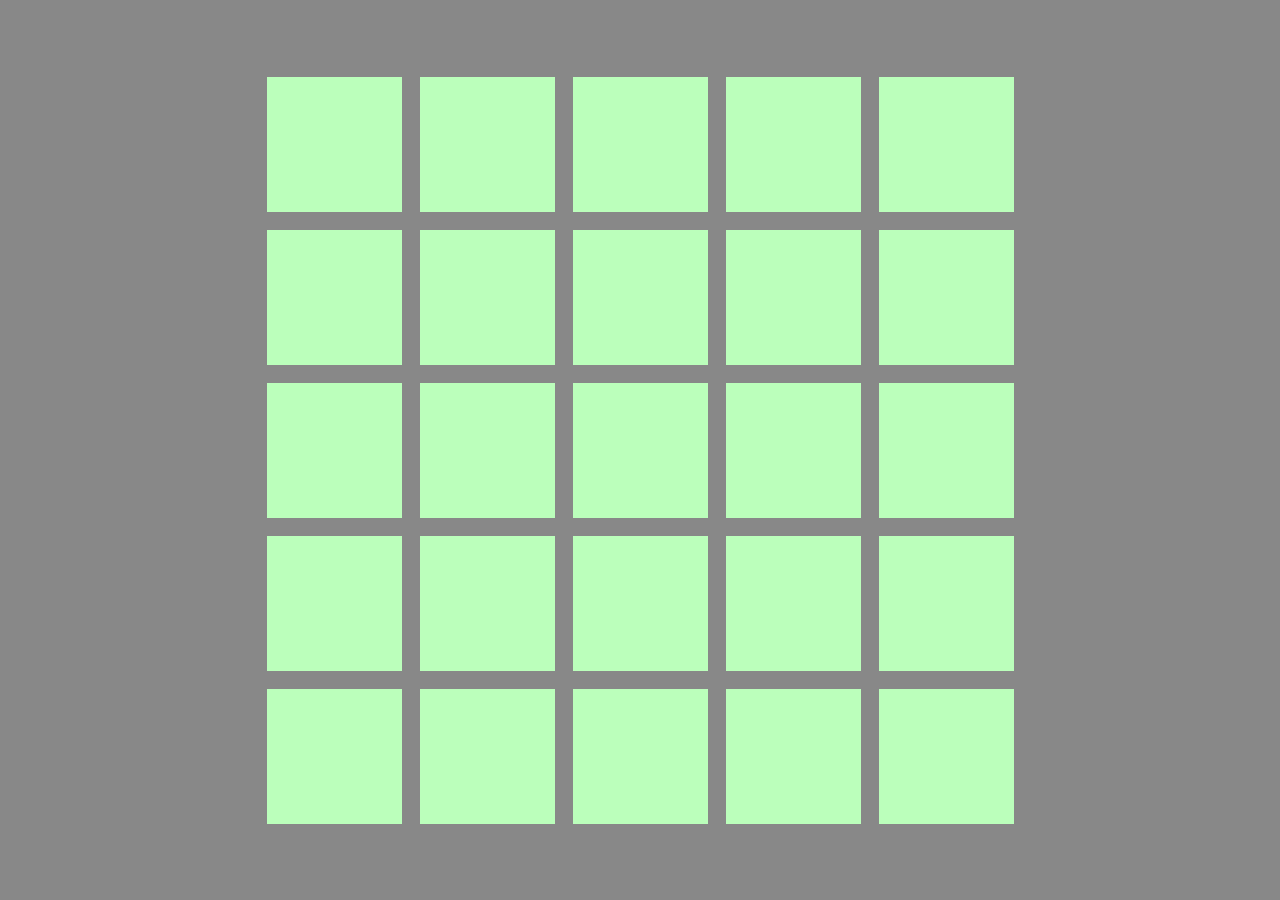
==== index.html @ 54c352a3 "Actual initial commit" ====
<!DOCTYPE html>
<html>
    <head>
        <meta charset="UTF-8">
        <title>구데기컵 2018 빙고</title>
        <link rel="stylesheet" href="style.css" />
        <script src="script.js"></script>
    </head>
    <body>
        <section>
            <table>
                <tr>
                    <td></td>
                    <td></td>
                    <td></td>
                    <td></td>
                    <td></td>
                </tr>
                <tr>
                    <td></td>
                    <td></td>
                    <td></td>
                    <td></td>
                    <td></td>
                </tr>
                <tr>
                    <td></td>
                    <td></td>
                    <td></td>
                    <td></td>
                    <td></td>
                </tr>
                <tr>
                    <td></td>
                    <td></td>
                    <td></td>
                    <td></td>
                    <td></td>
                </tr>
                <tr>
                    <td></td>
                    <td></td>
                    <td></td>
                    <td></td>
                    <td></td>
                </tr>
           </table>
        </section>
    </body>
</html>
---- style.css ----
@charset "utf-8";
html, body
{
	background-color: #888888;
	margin: 0px;
	padding: 0px;
	border: none;
	width: 100%;
	height: 100%;
}

body
{
	display: table;
}

section
{
	display: table-cell;
	vertical-align: middle;
}

table
{
	margin: 0px auto;
	border-spacing: 2vmin;
	border-collapse: separate;
}

table
{
	margin: 0px auto;
	border-spacing: 2vmin;
	border-collapse: separate;
}

td
{
	width: 15vmin;
	height: 15vmin;
	border-spacing: 2.5vmin;
	background-color: #BBFFBB;
	vertical-align: middle;
	margin: 0px;
	padding: 0px;
	font-size: 18vmin;
	text-align: center;
	transition: background-color 1s;
}
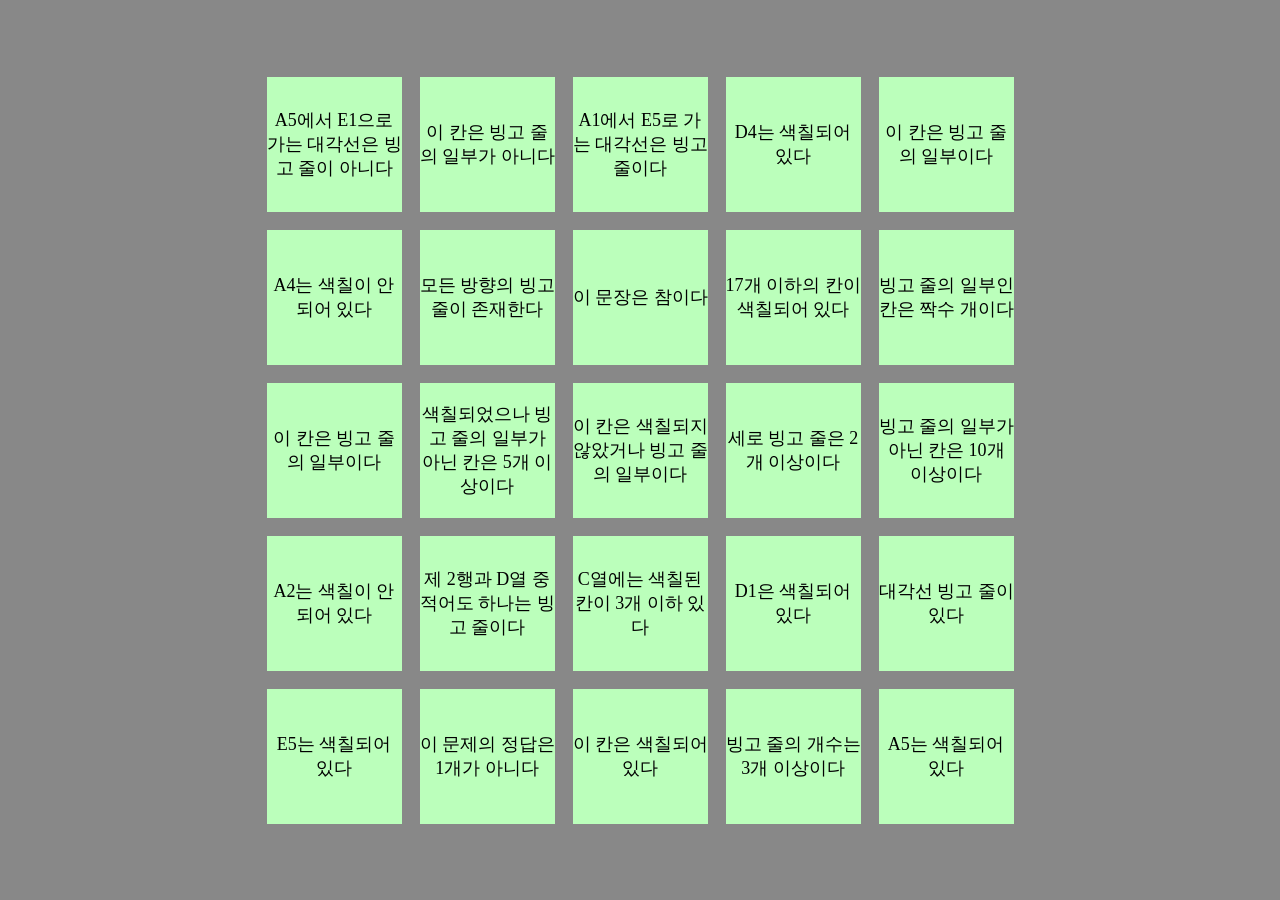
==== commit 70583396: "text & size" ====
--- a/index.html
+++ b/index.html
@@ -10,39 +10,39 @@
         <section>
             <table>
                 <tr>
-                    <td></td>
-                    <td></td>
-                    <td></td>
-                    <td></td>
-                    <td></td>
+                    <td>A5에서 E1으로 가는 대각선은 빙고 줄이 아니다</td>
+                    <td>이 칸은 빙고 줄의 일부가 아니다</td>
+                    <td>A1에서 E5로 가는 대각선은 빙고 줄이다</td>
+                    <td>D4는 색칠되어 있다</td>
+                    <td>이 칸은 빙고 줄의 일부이다</td>
                 </tr>
                 <tr>
-                    <td></td>
-                    <td></td>
-                    <td></td>
-                    <td></td>
-                    <td></td>
+                    <td>A4는 색칠이 안 되어 있다</td>
+                    <td>모든 방향의 빙고 줄이 존재한다</td>
+                    <td>이 문장은 참이다</td>
+                    <td>17개 이하의 칸이 색칠되어 있다</td>
+                    <td>빙고 줄의 일부인 칸은 짝수 개이다</td>
                 </tr>
                 <tr>
-                    <td></td>
-                    <td></td>
-                    <td></td>
-                    <td></td>
-                    <td></td>
+                    <td>이 칸은 빙고 줄의 일부이다</td>
+                    <td>색칠되었으나 빙고 줄의 일부가 아닌 칸은 5개 이상이다</td>
+                    <td>이 칸은 색칠되지 않았거나 빙고 줄의 일부이다</td>
+                    <td>세로 빙고 줄은 2개 이상이다</td>
+                    <td>빙고 줄의 일부가 아닌 칸은 10개 이상이다</td>
                 </tr>
                 <tr>
-                    <td></td>
-                    <td></td>
-                    <td></td>
-                    <td></td>
-                    <td></td>
+                    <td>A2는 색칠이 안 되어 있다</td>
+                    <td>제 2행과 D열 중 적어도 하나는 빙고 줄이다</td>
+                    <td>C열에는 색칠된 칸이 3개 이하 있다</td>
+                    <td>D1은 색칠되어 있다</td>
+                    <td>대각선 빙고 줄이 있다</td>
                 </tr>
                 <tr>
-                    <td></td>
-                    <td></td>
-                    <td></td>
-                    <td></td>
-                    <td></td>
+                    <td>E5는 색칠되어 있다</td>
+                    <td>이 문제의 정답은 1개가 아니다</td>
+                    <td>이 칸은 색칠되어 있다</td>
+                    <td>빙고 줄의 개수는 3개 이상이다</td>
+                    <td>A5는 색칠되어 있다</td>
                 </tr>
            </table>
         </section>
--- a/style.css
+++ b/style.css
@@ -43,7 +43,7 @@
 	vertical-align: middle;
 	margin: 0px;
 	padding: 0px;
-	font-size: 18vmin;
+	font-size: 2vmin;
 	text-align: center;
 	transition: background-color 1s;
 }
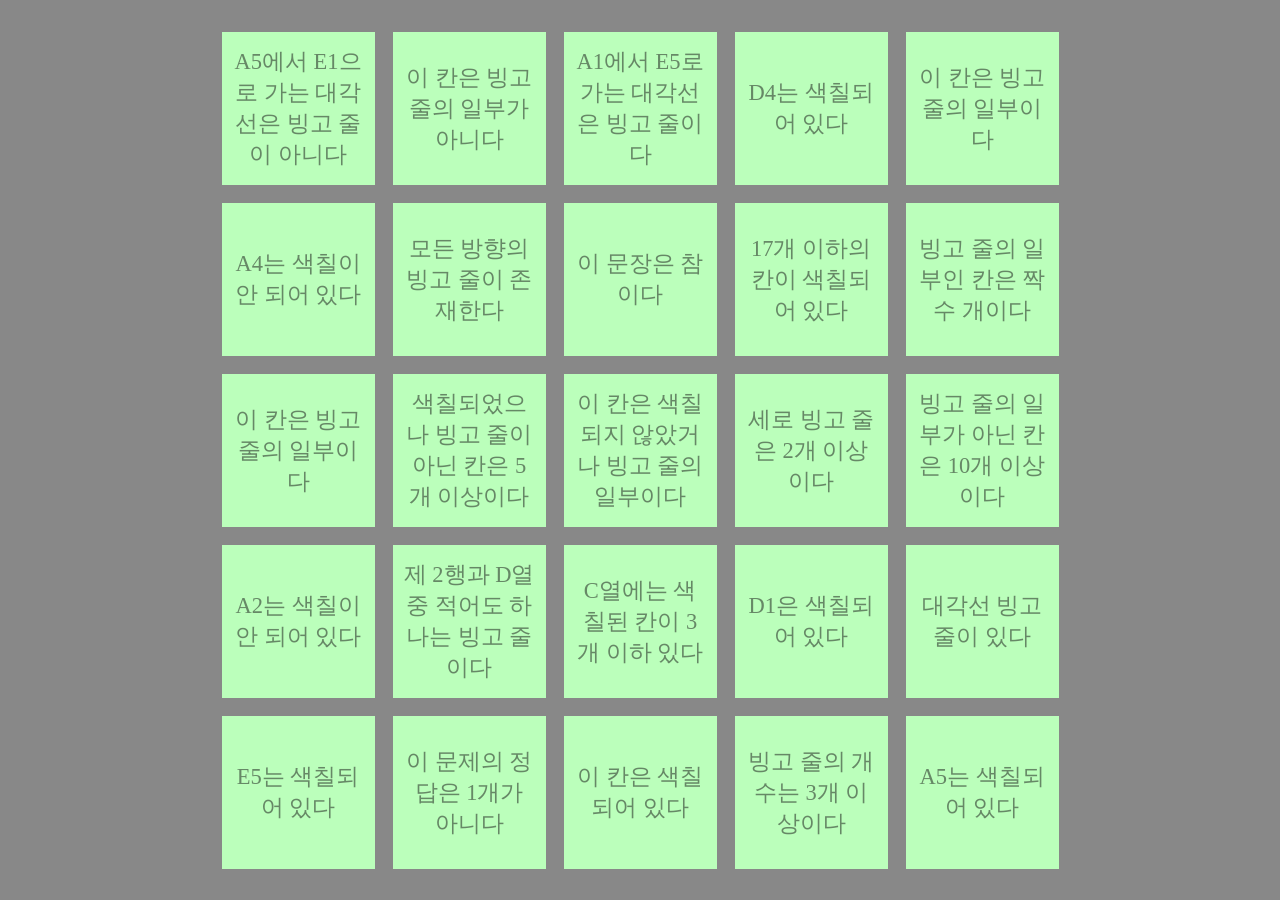
==== commit d750f678: "size, text color" ====
--- a/index.html
+++ b/index.html
@@ -25,7 +25,7 @@
                 </tr>
                 <tr>
                     <td>이 칸은 빙고 줄의 일부이다</td>
-                    <td>색칠되었으나 빙고 줄의 일부가 아닌 칸은 5개 이상이다</td>
+                    <td>색칠되었으나 빙고 줄이 아닌 칸은 5개 이상이다</td>
                     <td>이 칸은 색칠되지 않았거나 빙고 줄의 일부이다</td>
                     <td>세로 빙고 줄은 2개 이상이다</td>
                     <td>빙고 줄의 일부가 아닌 칸은 10개 이상이다</td>
--- a/style.css
+++ b/style.css
@@ -30,7 +30,7 @@
 table
 {
 	margin: 0px auto;
-	border-spacing: 2vmin;
+	border-spacing: 4vmin;
 	border-collapse: separate;
 }
 
@@ -38,12 +38,13 @@
 {
 	width: 15vmin;
 	height: 15vmin;
-	border-spacing: 2.5vmin;
+	outline: 1vmin solid #BBFFBB;
 	background-color: #BBFFBB;
 	vertical-align: middle;
 	margin: 0px;
 	padding: 0px;
-	font-size: 2vmin;
+	font-size: 2.5vmin;
+	color: #668866;
 	text-align: center;
 	transition: background-color 1s;
 }
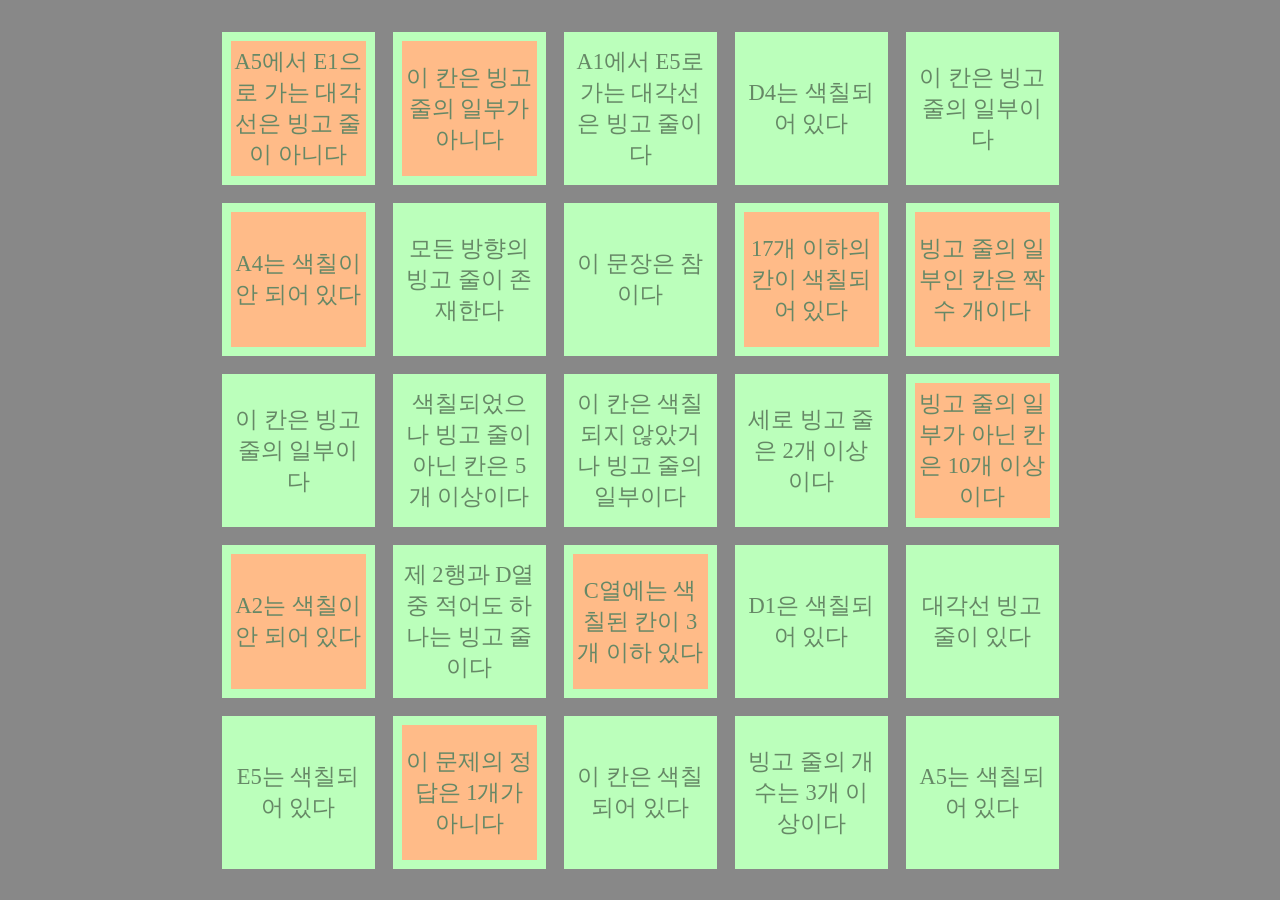
==== commit 0916e3bb: "space" ====
--- a/index.html
+++ b/index.html
@@ -44,7 +44,7 @@
                     <td>빙고 줄의 개수는 3개 이상이다</td>
                     <td>A5는 색칠되어 있다</td>
                 </tr>
-           </table>
+            </table>
         </section>
     </body>
 </html>
--- a/style.css
+++ b/style.css
@@ -48,3 +48,24 @@
 	text-align: center;
 	transition: background-color 1s;
 }
+
+td:hover
+{
+	background-color: #BBFF88;
+	transition: background-color 0.5s;
+}
+
+td.checked
+{
+	background-color: #BBBBFF;
+}
+
+td.invalid
+{
+	background-color: #FFBB88;
+}
+
+td.checked.invalid
+{
+	background-color: #FFBBBB;
+}
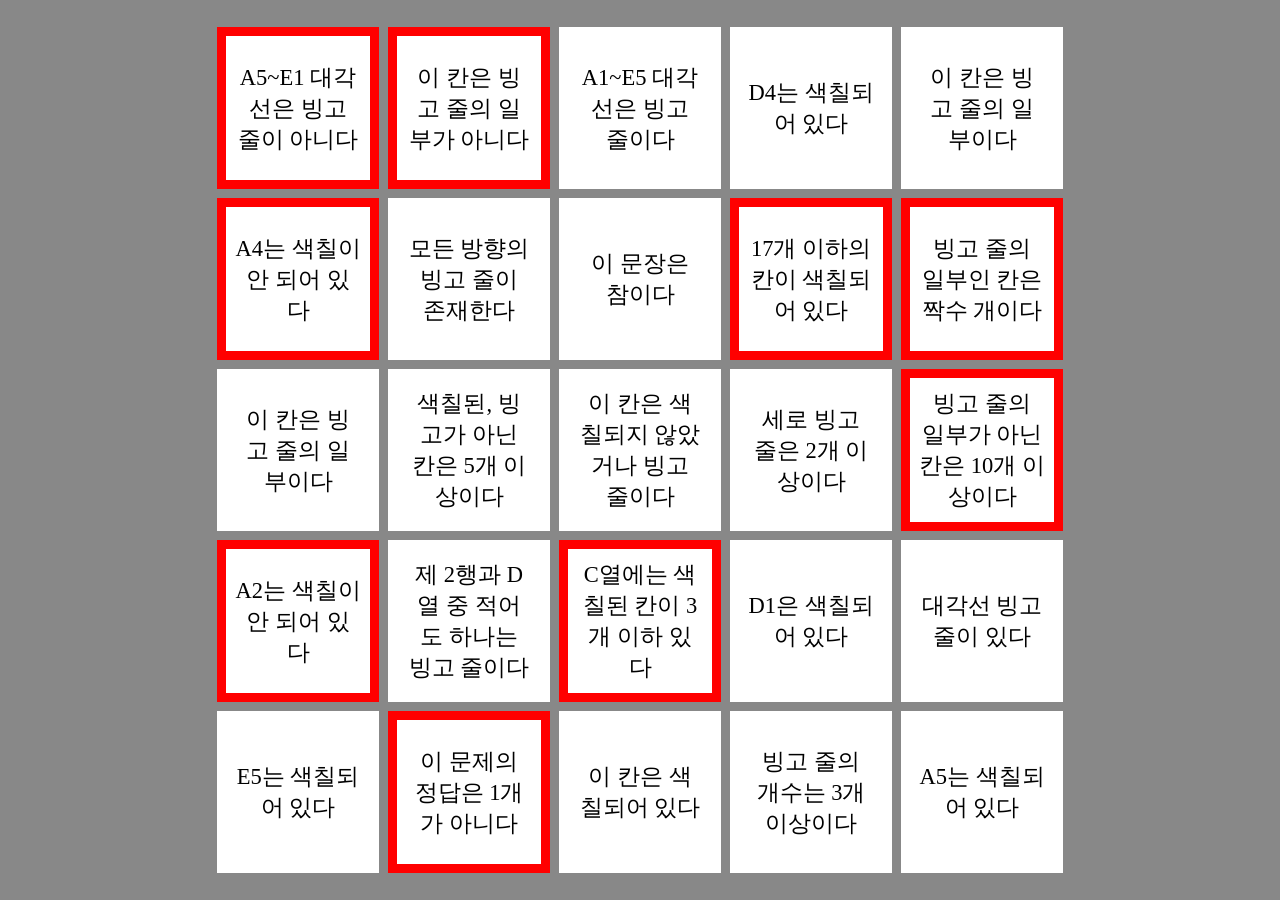
==== commit 1a83024e: "style" ====
--- a/index.html
+++ b/index.html
@@ -10,9 +10,9 @@
         <section>
             <table>
                 <tr>
-                    <td>A5에서 E1으로 가는 대각선은 빙고 줄이 아니다</td>
+                    <td>A5~E1 대각선은 빙고 줄이 아니다</td>
                     <td>이 칸은 빙고 줄의 일부가 아니다</td>
-                    <td>A1에서 E5로 가는 대각선은 빙고 줄이다</td>
+                    <td>A1~E5 대각선은 빙고 줄이다</td>
                     <td>D4는 색칠되어 있다</td>
                     <td>이 칸은 빙고 줄의 일부이다</td>
                 </tr>
@@ -25,8 +25,8 @@
                 </tr>
                 <tr>
                     <td>이 칸은 빙고 줄의 일부이다</td>
-                    <td>색칠되었으나 빙고 줄이 아닌 칸은 5개 이상이다</td>
-                    <td>이 칸은 색칠되지 않았거나 빙고 줄의 일부이다</td>
+                    <td>색칠된, 빙고가 아닌 칸은 5개 이상이다</td>
+                    <td>이 칸은 색칠되지 않았거나 빙고 줄이다</td>
                     <td>세로 빙고 줄은 2개 이상이다</td>
                     <td>빙고 줄의 일부가 아닌 칸은 10개 이상이다</td>
                 </tr>
--- a/style.css
+++ b/style.css
@@ -1,4 +1,5 @@
 @charset "utf-8";
+
 html, body
 {
 	background-color: #888888;
@@ -30,42 +31,44 @@
 table
 {
 	margin: 0px auto;
-	border-spacing: 4vmin;
+	border-spacing: 3vmin;
 	border-collapse: separate;
 }
 
 td
 {
-	width: 15vmin;
-	height: 15vmin;
-	outline: 1vmin solid #BBFFBB;
-	background-color: #BBFFBB;
+	width: 14vmin;
+	height: 14vmin;
+	border: 1vmin solid #FFFFFF;
+	outline: 1vmin solid #FFFFFF;
+	background-color: #FFFFFF;
 	vertical-align: middle;
 	margin: 0px;
 	padding: 0px;
 	font-size: 2.5vmin;
-	color: #668866;
+	color: #000000;
 	text-align: center;
-	transition: background-color 1s;
 }
 
 td:hover
 {
-	background-color: #BBFF88;
-	transition: background-color 0.5s;
+	background-color: #FFFF88;
 }
 
 td.checked
 {
-	background-color: #BBBBFF;
+	color: #FFFFFF;
+	background-color: #000000;
+	border-color: #000000;
+	outline-color: #000000;
+}
+
+td.checked:hover
+{
+	color: #FFFF88;
 }
 
 td.invalid
 {
-	background-color: #FFBB88;
+	outline-color: #FF0000;
 }
-
-td.checked.invalid
-{
-	background-color: #FFBBBB;
-}
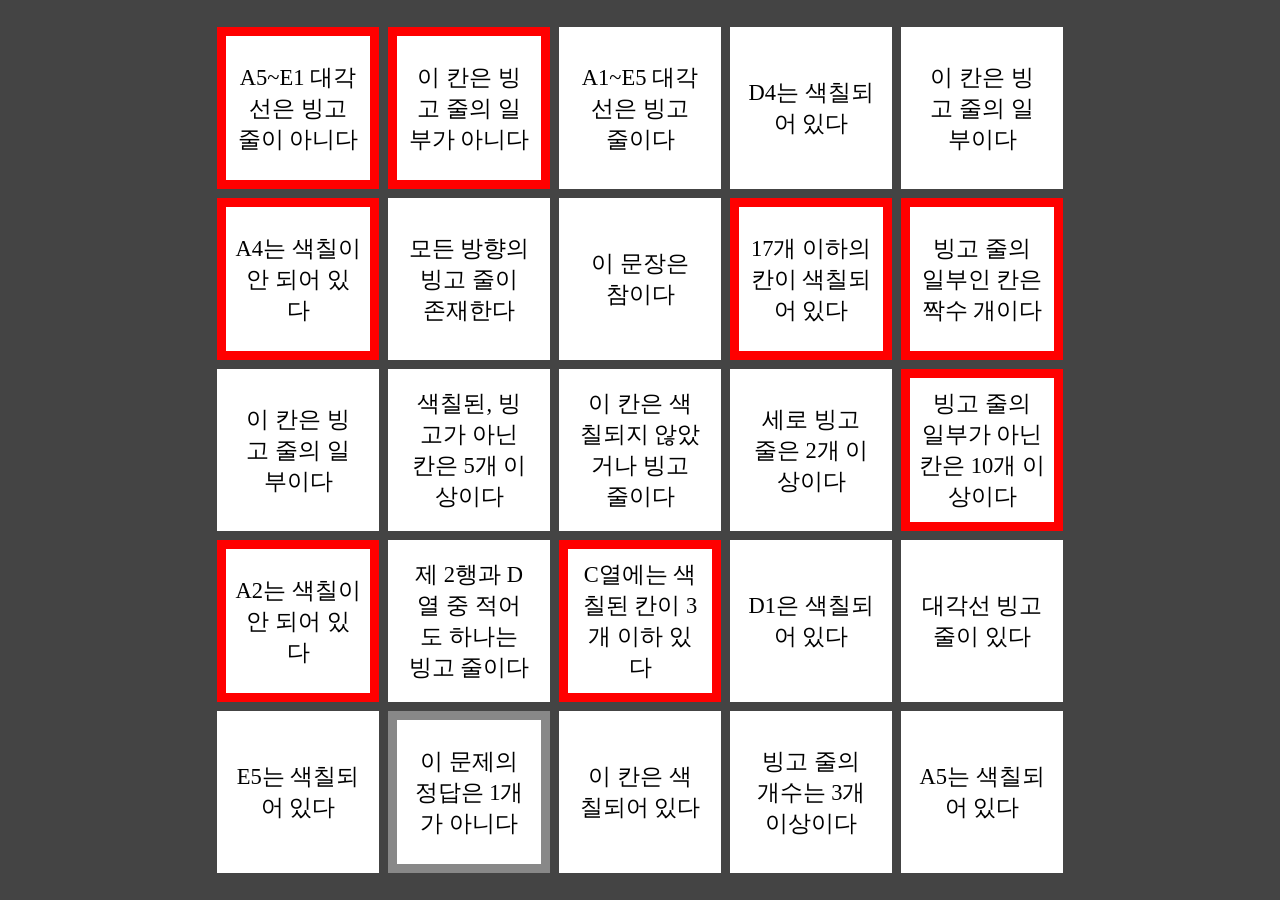
==== commit 23643e6c: "idk" ====
--- a/index.html
+++ b/index.html
@@ -39,7 +39,7 @@
                 </tr>
                 <tr>
                     <td>E5는 색칠되어 있다</td>
-                    <td>이 문제의 정답은 1개가 아니다</td>
+                    <td class="idk">이 문제의 정답은 1개가 아니다</td>
                     <td>이 칸은 색칠되어 있다</td>
                     <td>빙고 줄의 개수는 3개 이상이다</td>
                     <td>A5는 색칠되어 있다</td>
--- a/style.css
+++ b/style.css
@@ -2,7 +2,7 @@
 
 html, body
 {
-	background-color: #888888;
+	background-color: #444444;
 	margin: 0px;
 	padding: 0px;
 	border: none;
@@ -52,7 +52,7 @@
 
 td:hover
 {
-	background-color: #FFFF88;
+	background-color: #FFFFBB;
 }
 
 td.checked
@@ -65,10 +65,15 @@
 
 td.checked:hover
 {
-	color: #FFFF88;
+	color: #FFFFBB;
 }
 
 td.invalid
 {
 	outline-color: #FF0000;
 }
+
+td.idk
+{
+	outline-color: #888888;
+}
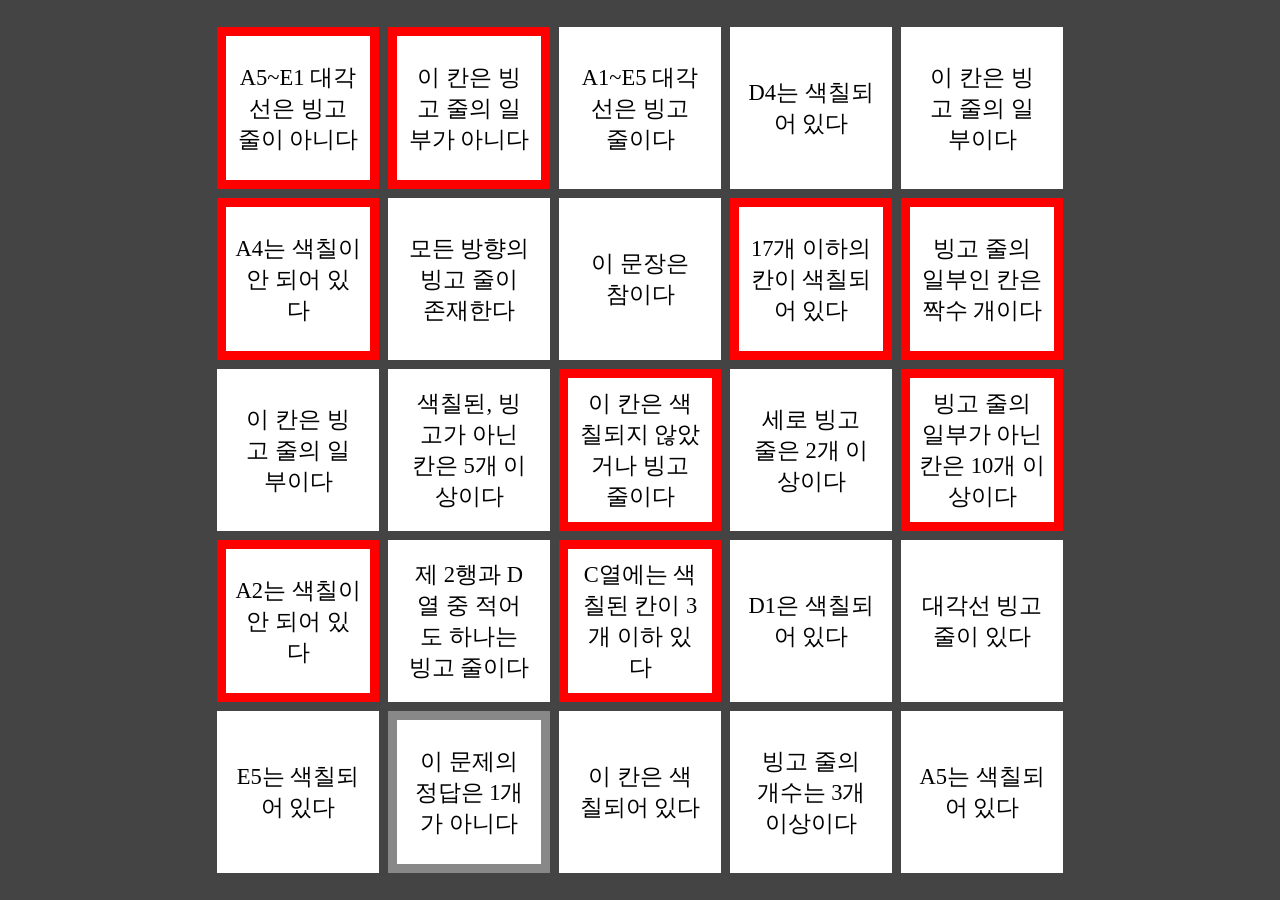
==== commit d69405b2: "Use table in css only" ====
--- a/index.html
+++ b/index.html
@@ -1,50 +1,48 @@
 <!DOCTYPE html>
 <html>
-    <head>
-        <meta charset="UTF-8">
-        <title>구데기컵 2018 빙고</title>
-        <link rel="stylesheet" href="style.css" />
-        <script src="script.js"></script>
-    </head>
-    <body>
-        <section>
-            <table>
-                <tr>
-                    <td>A5~E1 대각선은 빙고 줄이 아니다</td>
-                    <td>이 칸은 빙고 줄의 일부가 아니다</td>
-                    <td>A1~E5 대각선은 빙고 줄이다</td>
-                    <td>D4는 색칠되어 있다</td>
-                    <td>이 칸은 빙고 줄의 일부이다</td>
-                </tr>
-                <tr>
-                    <td>A4는 색칠이 안 되어 있다</td>
-                    <td>모든 방향의 빙고 줄이 존재한다</td>
-                    <td>이 문장은 참이다</td>
-                    <td>17개 이하의 칸이 색칠되어 있다</td>
-                    <td>빙고 줄의 일부인 칸은 짝수 개이다</td>
-                </tr>
-                <tr>
-                    <td>이 칸은 빙고 줄의 일부이다</td>
-                    <td>색칠된, 빙고가 아닌 칸은 5개 이상이다</td>
-                    <td>이 칸은 색칠되지 않았거나 빙고 줄이다</td>
-                    <td>세로 빙고 줄은 2개 이상이다</td>
-                    <td>빙고 줄의 일부가 아닌 칸은 10개 이상이다</td>
-                </tr>
-                <tr>
-                    <td>A2는 색칠이 안 되어 있다</td>
-                    <td>제 2행과 D열 중 적어도 하나는 빙고 줄이다</td>
-                    <td>C열에는 색칠된 칸이 3개 이하 있다</td>
-                    <td>D1은 색칠되어 있다</td>
-                    <td>대각선 빙고 줄이 있다</td>
-                </tr>
-                <tr>
-                    <td>E5는 색칠되어 있다</td>
-                    <td class="idk">이 문제의 정답은 1개가 아니다</td>
-                    <td>이 칸은 색칠되어 있다</td>
-                    <td>빙고 줄의 개수는 3개 이상이다</td>
-                    <td>A5는 색칠되어 있다</td>
-                </tr>
-            </table>
-        </section>
-    </body>
+	<head>
+		<meta charset="UTF-8">
+		<title>구데기컵 2018 빙고</title>
+		<link rel="stylesheet" href="style.css" />
+		<script src="script.js"></script>
+	</head>
+	<body>
+		<section>
+			<article>
+ 				<input type="check" id="A1" /><label for="A1">A5~E1 대각선은 빙고 줄이 아니다</label>
+				<input type="check" id="A2" /><label for="A2">이 칸은 빙고 줄의 일부가 아니다</label>
+				<input type="check" id="A3" /><label for="A3">A1~E5 대각선은 빙고 줄이다</label>
+				<input type="check" id="A4" /><label for="A4">D4는 색칠되어 있다</label>
+				<input type="check" id="A5" /><label for="A5">이 칸은 빙고 줄의 일부이다</label>
+			</article>
+			<article>
+				<input type="check" id="B1" /><label for="B1">A4는 색칠이 안 되어 있다</label>
+				<input type="check" id="B2" /><label for="B2">모든 방향의 빙고 줄이 존재한다</label>
+				<input type="check" id="B3" /><label for="B3">이 문장은 참이다</label>
+				<input type="check" id="B4" /><label for="B4">17개 이하의 칸이 색칠되어 있다</label>
+				<input type="check" id="B5" /><label for="B5">빙고 줄의 일부인 칸은 짝수 개이다</label>
+			</article>
+			<article>
+				<input type="check" id="C1" /><label for="C1">이 칸은 빙고 줄의 일부이다</label>
+				<input type="check" id="C2" /><label for="C2">색칠된, 빙고가 아닌 칸은 5개 이상이다</label>
+				<input type="check" id="C3" /><label for="C3">이 칸은 색칠되지 않았거나 빙고 줄이다</label>
+				<input type="check" id="C4" /><label for="C4">세로 빙고 줄은 2개 이상이다</label>
+				<input type="check" id="C5" /><label for="C5">빙고 줄의 일부가 아닌 칸은 10개 이상이다</label>
+			</article>
+			<article>
+				<input type="check" id="D1" /><label for="D1">A2는 색칠이 안 되어 있다</label>
+				<input type="check" id="D2" /><label for="D2">제 2행과 D열 중 적어도 하나는 빙고 줄이다</label>
+				<input type="check" id="D3" /><label for="D3">C열에는 색칠된 칸이 3개 이하 있다</label>
+				<input type="check" id="D4" /><label for="D4">D1은 색칠되어 있다</label>
+				<input type="check" id="D5" /><label for="D5">대각선 빙고 줄이 있다</label>
+			</article>
+			<article>
+				<input type="check" id="E1" /><label for="E1">E5는 색칠되어 있다</label>
+				<input type="check" id="E2" /><label for="E2" class="idk">이 문제의 정답은 1개가 아니다</label>
+				<input type="check" id="E3" /><label for="E3">이 칸은 색칠되어 있다</label>
+				<input type="check" id="E4" /><label for="E4">빙고 줄의 개수는 3개 이상이다</label>
+				<input type="check" id="E5" /><label for="E5">A5는 색칠되어 있다</label>
+			</article>
+		</section>
+	</body>
 </html>
--- a/style.css
+++ b/style.css
@@ -1,7 +1,8 @@
 @charset "utf-8";
 
-html, body
+html
 {
+	display: table;
 	background-color: #444444;
 	margin: 0px;
 	padding: 0px;
@@ -12,31 +13,31 @@
 
 body
 {
-	display: table;
+	display: table-cell;
+	vertical-align: middle;
 }
 
 section
 {
-	display: table-cell;
-	vertical-align: middle;
-}
-
-table
-{
-	margin: 0px auto;
-	border-spacing: 2vmin;
-	border-collapse: separate;
-}
-
-table
-{
+	display: table;
 	margin: 0px auto;
 	border-spacing: 3vmin;
 	border-collapse: separate;
 }
 
-td
+section article
 {
+	display: table-row;
+}
+
+input
+{
+	display: none;
+}
+
+label
+{
+	display: table-cell;
 	width: 14vmin;
 	height: 14vmin;
 	border: 1vmin solid #FFFFFF;
@@ -50,12 +51,12 @@
 	text-align: center;
 }
 
-td:hover
+label:hover
 {
 	background-color: #FFFFBB;
 }
 
-td.checked
+label.checked
 {
 	color: #FFFFFF;
 	background-color: #000000;
@@ -63,17 +64,17 @@
 	outline-color: #000000;
 }
 
-td.checked:hover
+label.checked:hover
 {
 	color: #FFFFBB;
 }
 
-td.invalid
+label.invalid
 {
 	outline-color: #FF0000;
 }
 
-td.idk
+label.idk
 {
 	outline-color: #888888;
 }
